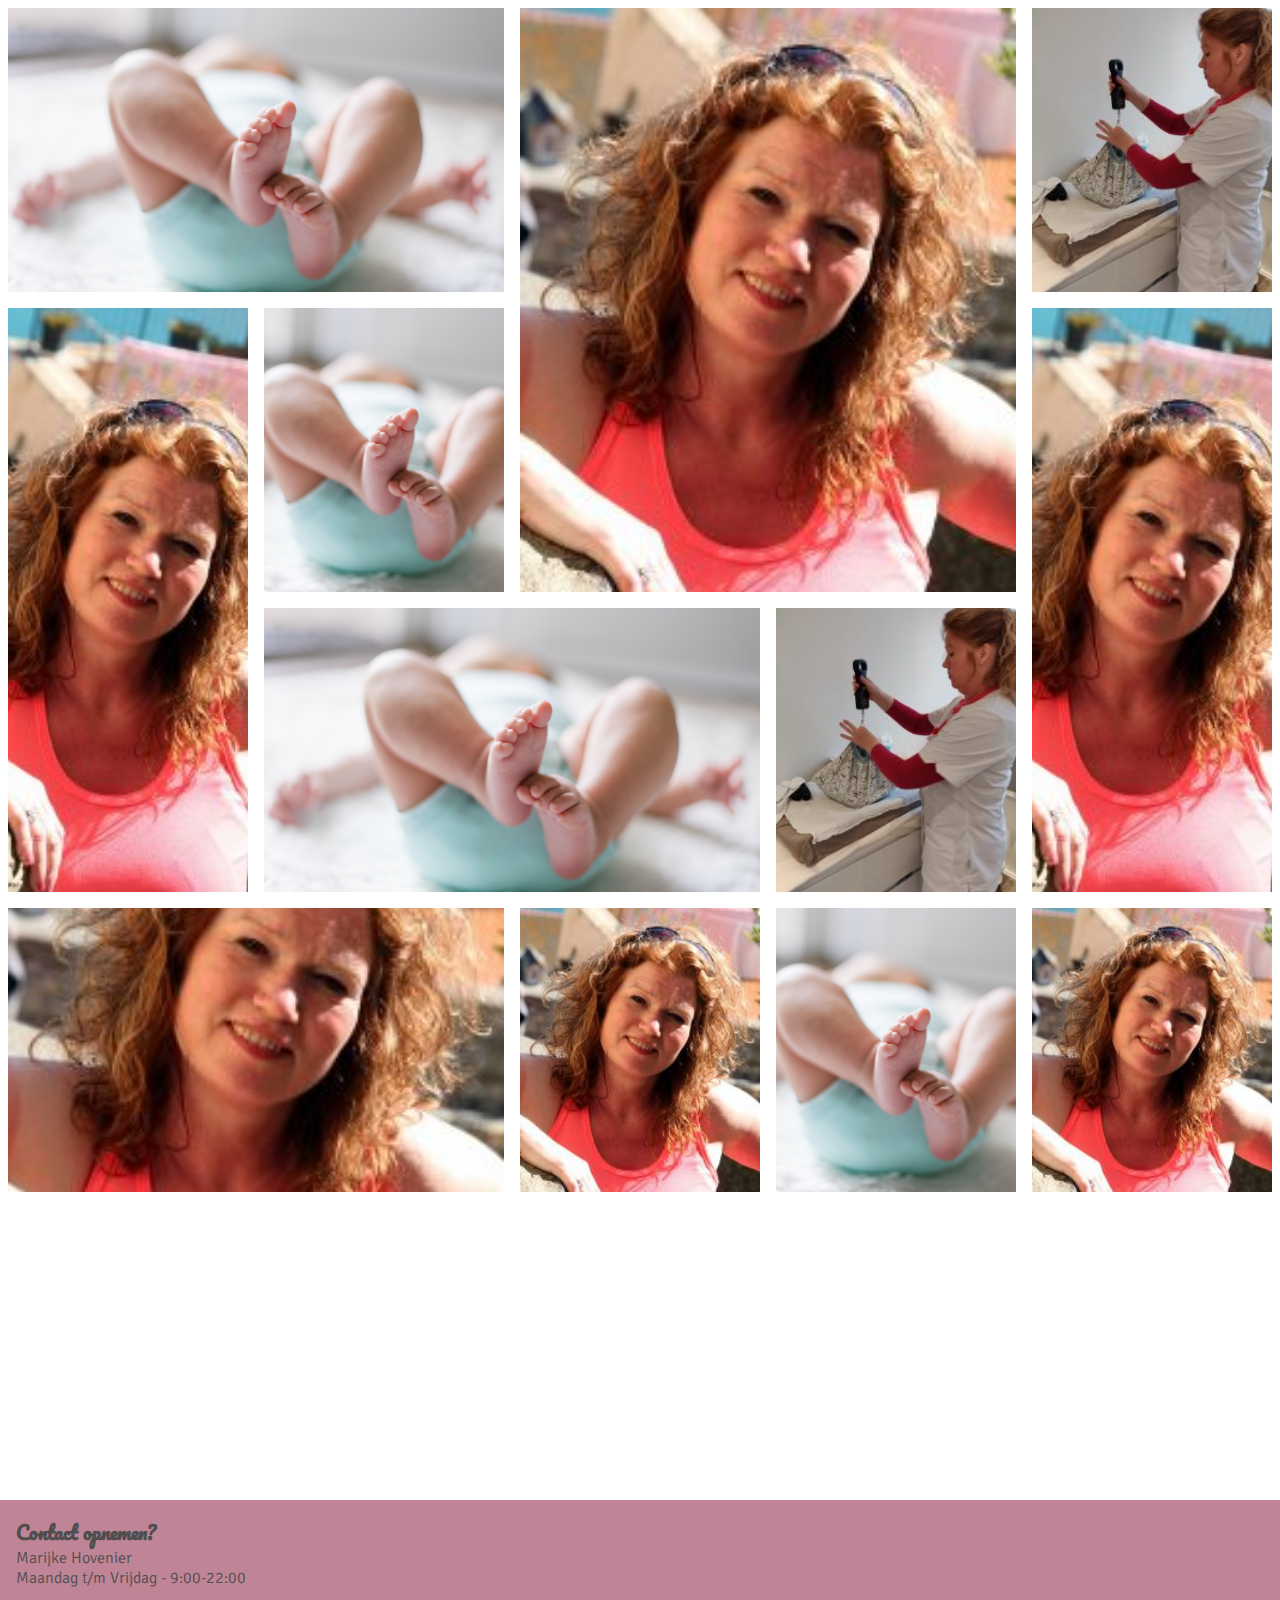
==== gallery.html @ 6d02061c "16-02-2023" ====
<!DOCTYPE html>
<html lang="en">

<head>
    <meta charset="UTF-8">
    <meta http-equiv="X-UA-Compatible" content="IE=edge">
    <meta name="viewport" content="width=device-width, initial-scale=1.0">
    <meta name="author" content="Marijke Hovenier">
    <meta name="keywords" content="Marijke Hovenier, Kraamverzorgster, ZZP Kraamverzorgster">
    <meta name="description" content="Portfolio website van Marijke Hovenier | Kraamverzorgster">

    <link rel="stylesheet" href="./css/style.css">
    <link rel="icon" type="image/x-icon" href="./images/favi.png">
    <link href="https://fonts.googleapis.com/css2?family=Pacifico&family=Signika:wght@300;400;500&display=swap" rel="stylesheet">

    <title>Marijke Hovenier Portfolio | Kraamverzorgster</title>
</head>

<body>
    <header></header>
    <main>

        <section id="gallery-all">
            <div class="gallery-photo">
                <img src="./img/background.jpg" alt="">
            </div> 
            <div class="gallery-photo">
                <img src="./img/marijke-1.jpg" alt="">
            </div> 
            <div class="gallery-photo">
                <img src="./img/marijke-2.jpg" alt="">
            </div> 
            <div class="gallery-photo">
                <img src="./img/marijke-1.jpg" alt="">
            </div> 
            <div class="gallery-photo">
                <img src="./img/background.jpg" alt="">
            </div> 
            <div class="gallery-photo">
                <img src="./img/marijke-1.jpg" alt="">
            </div> 
            <div class="gallery-photo">
                <img src="./img/background.jpg" alt="">
            </div> 
            <div class="gallery-photo">
                <img src="./img/marijke-1.jpg" alt="">
            </div> 
            <div class="gallery-photo">
                <img src="./img/marijke-2.jpg" alt="">
            </div> 
            <div class="gallery-photo">
                <img src="./img/marijke-1.jpg" alt="">
            </div> 
            <div class="gallery-photo">
                <img src="./img/background.jpg" alt="">
            </div> 
            <div class="gallery-photo">
                <img src="./img/marijke-1.jpg" alt="">
            </div>         
        </section>

    </main>

    <footer>
        <h3>Contact opnemen?</h3>
        <a href="#">Marijke Hovenier</a>
        <p>Maandag t/m Vrijdag - 9:00-22:00</p>
    </footer>
    
</body>

</html>
---- css/style.css ----
* {
    border: none;
    margin: 0;
    padding: 0;
    box-sizing: border-box;
}

:root {
    --white: #FFFFFF;
    --lightblue: #B0D0D3;
    --orange: #F7AF9D;
    --pinkpurple: #C08497;
    --pink: #FFCAD4;
    --text-color: #4e4e4e;
}

body {
    overflow-x: hidden;
    background-color: var(--brown-color);
    max-width: 100%;
}

html {
    scroll-behavior: smooth;
    max-width: 100%;
    overflow-x: hidden;
}



/* -- Fonts -- */



h1 {
    font-family: 'Pacifico', cursive;
    font-size: 4rem;
    color: var(--pink);
}

h2 {
    font-family: 'Pacifico', cursive; 
    font-size: 3rem;
    color: var(--text-color);
}

h3 {
    font-family: 'Pacifico', cursive; 
    color: var(--text-color);
}

p {
    font-family: 'Signika', sans-serif;
    color: var(--darkbrown);
    font-weight: 300;
    color: var(--text-color);
}

a {
    font-family: 'Signika', sans-serif;
    text-decoration: none;
    font-weight: 300;
    color: var(--text-color);
}



/* -- Buttons -- */



a.button-main {
    font-weight: 500;
    background-color: var(--lightblue);
    padding: 0.75rem 1.5rem;
    border-radius: 20px;
    color: var(--white);

    transition: all ease 0.3s;
}

.button-main:hover {
    background-color: var(--lightblue);
}



/* -- Landing -- */

nav {
    top: 0;
    width: 100vw;
    position: fixed;

    z-index: 1;
}

ul {
    display: flex;
    flex-direction: row;
    justify-content: flex-end;
    padding: 1.5rem;
}

li {
    list-style: none;
    padding-right: 3rem;
}


/* -- Landing -- */



#landing {
    width: 100vw;
    height: 100vh;
    position: relative;

    display: flex;
    align-items: center;
    justify-content: center;
    background-color: rgba(255, 255, 255, 0.85);
}

#landing .landing-background {
    width: 100vw;
    height: 100vh;

    position: absolute;

    background-image: url(../img/background.jpg);
    background-position: center center;
    background-size: cover;

    z-index: -1;
    -webkit-animation: background-moving 30s ease-in-out infinite;
    animation: background-moving 30s ease-in-out infinite;
}

@-webkit-keyframes background-moving {
    0% {
        transform: scale(1.0);
    }

    50% {
        transform: scale(1.1);
    }

    100% {
        transform: scale(1.0);
    }
}

#landing .profile {
    margin-bottom: 2rem; 
}

#landing .profile img {
    transition: all ease 0.3s;
}

#landing .profile img:hover {
    transform: translateY(-5px); 
}

#landing .profile-text div {
    margin-top: 2rem;
}

#landing .landing-content img {
    width: 250px;
    height: 250px;

    display: block;
    margin: auto;
    
    object-fit: cover;
    border: var(--white) solid 10px;
    border-radius: 50%;
    /* border-radius: 53% 47% 64% 36% / 46% 62% 38% 54% ; */
}

#landing .landing-content .author {
    font-size: 1.5rem;
    font-weight: 500;
}

#landing h1 {
    text-shadow: 3px 3px 1px rgba(192, 132, 151, 1);
}

#landing .landing-content {
    text-align: center;
}

#landing .landing-content p {
    display: inline-block;
    margin-top: 0.5rem;
    font-style: italic;
    font-size: 1.2rem;
    padding: 0.2rem 0rem;
}

#landing p.footer-text {
    position: absolute;
    left: 0;
    bottom: 0;
    margin: 1rem;
    font-style: italic;
}

#landing .landing-gradient {
    width: 100vw;
    height: 5rem;

    position: absolute;
    bottom: 0;
    background-image: linear-gradient(rgba(255, 255, 255, 0), rgba(255, 255, 255, 1));
}



/* -- Gallery -- */



#gallery {
    width: 100vw;
    height: 100vh;
    position: relative;

    padding: 1rem;
    background-color: var(--white);
}

#gallery-all .gallery-photo {
    height: auto;
    margin: 0.5rem;
}

#gallery-all .gallery-photo img {
    width: 100%;
    height: 100%;
    object-fit: cover;
}



/* -- Experience -- */



#experience {
    width: 100vw;
    height: 100vh;
    position: relative;
    
    padding: 1rem;
    background-color: var(--lightblue);
}



/* -- About me -- */



#about-me {
    width: 100vw;
    height: 100vh;
    position: relative;
    
    padding: 1rem;
    background-color: var(--lightblue);
}


/* -- Footer -- */



footer {
    background-color: var(--pinkpurple);
    padding: 1rem;
}







@media (min-width: 640px) {
    #gallery-all {
        display: grid;
        grid-template-columns: repeat(2, 1fr);
        grid-template-rows: repeat(5, 300px);
        grid-auto-flow: row dense;
    }

    #gallery-all .gallery-photo:first-child {
        grid-row: span 1;
    }

    #gallery-all .gallery-photo:nth-child(2) {
        grid-column: span 2 / 3;
        grid-row: span 2;
    }

    #gallery-all .gallery-photo:nth-child(4), 
    #gallery-all .gallery-photo:nth-child(6), 
    #gallery-all .gallery-photo:nth-child(8) {
        grid-row: span 2;
    }
}

@media (min-width: 960px) {
    #gallery-all {
        grid-template-columns: repeat(5, 1fr);
        grid-template-rows: repeat(3, auto-flow);
    }

    #gallery-all .gallery-photo:nth-child(2) {
        grid-column: span 2;
        grid-row: span 2;
    }

    #gallery-all .gallery-photo:first-child,
    #gallery-all .gallery-photo:nth-child(7),
    #gallery-all .gallery-photo:nth-child(8) {
        grid-column: span 2;
        grid-row: span 1;
    }

}
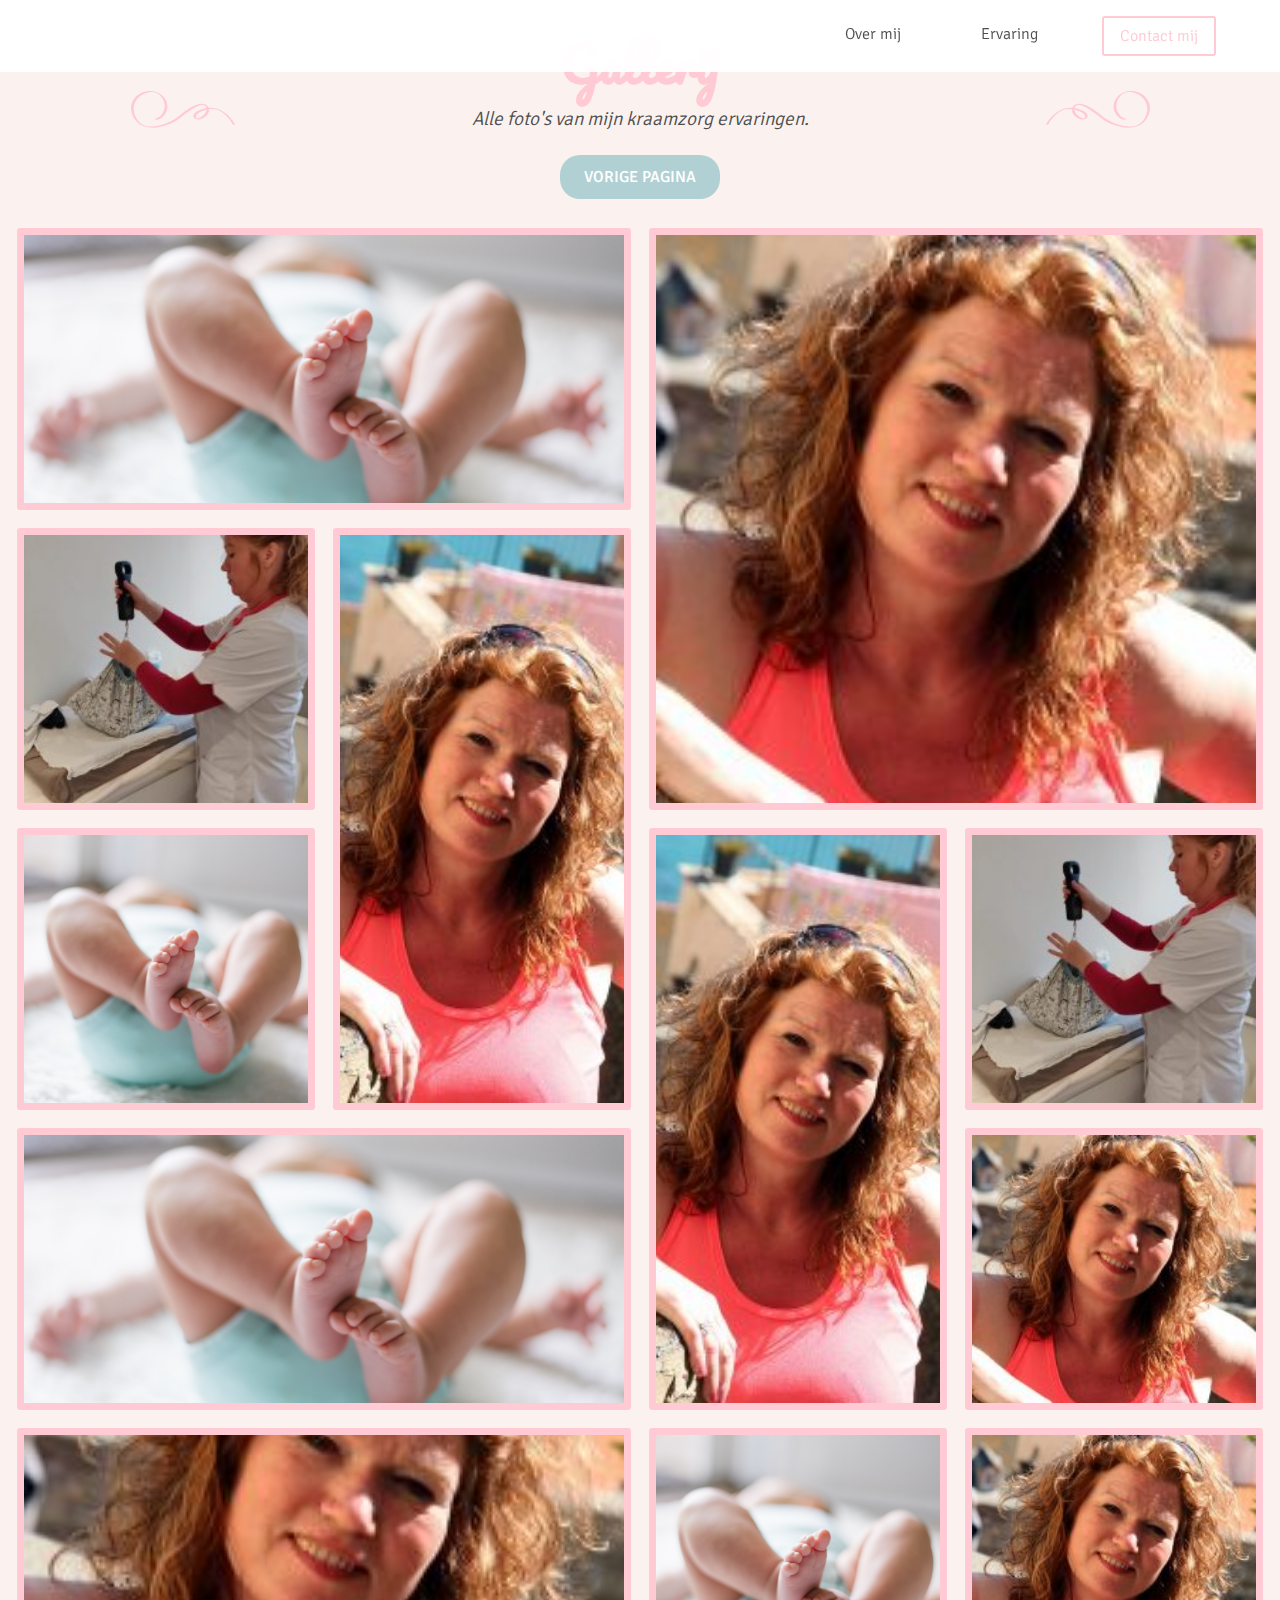
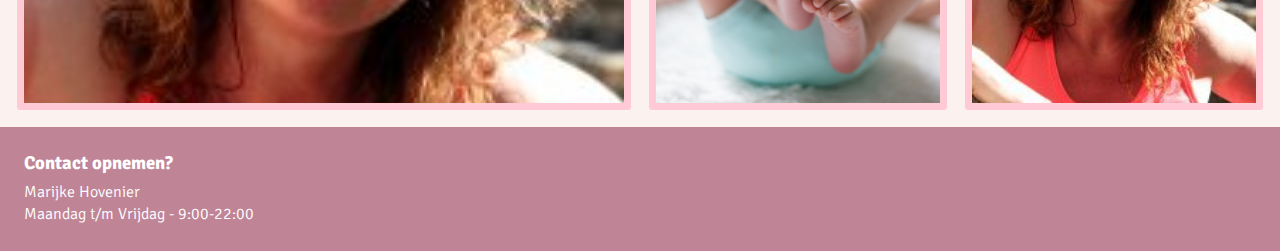
==== commit 0200579e: "19-02-2023" ====
--- a/gallery.html
+++ b/gallery.html
@@ -17,46 +17,83 @@
 </head>
 
 <body>
-    <header></header>
+    <header>
+        <nav class="relative">
+            <ul>
+                <li><a href="#about-me">Over mij</a></li>
+                <li><a href="#experience">Ervaring</a></li>
+                <li><a href="#contact">Contact mij</a></li>
+            </ul>
+        </nav>
+    </header>
     <main>
 
-        <section id="gallery-all">
-            <div class="gallery-photo">
-                <img src="./img/background.jpg" alt="">
-            </div> 
-            <div class="gallery-photo">
-                <img src="./img/marijke-1.jpg" alt="">
-            </div> 
-            <div class="gallery-photo">
-                <img src="./img/marijke-2.jpg" alt="">
-            </div> 
-            <div class="gallery-photo">
-                <img src="./img/marijke-1.jpg" alt="">
-            </div> 
-            <div class="gallery-photo">
-                <img src="./img/background.jpg" alt="">
-            </div> 
-            <div class="gallery-photo">
-                <img src="./img/marijke-1.jpg" alt="">
-            </div> 
-            <div class="gallery-photo">
-                <img src="./img/background.jpg" alt="">
-            </div> 
-            <div class="gallery-photo">
-                <img src="./img/marijke-1.jpg" alt="">
-            </div> 
-            <div class="gallery-photo">
-                <img src="./img/marijke-2.jpg" alt="">
-            </div> 
-            <div class="gallery-photo">
-                <img src="./img/marijke-1.jpg" alt="">
-            </div> 
-            <div class="gallery-photo">
-                <img src="./img/background.jpg" alt="">
-            </div> 
-            <div class="gallery-photo">
-                <img src="./img/marijke-1.jpg" alt="">
-            </div>         
+        <section id="gallery">
+            <div class="flex">
+                <svg viewBox="0 0 113.03 39.89">
+                    <defs>
+                    <style>
+                        .cls-1 {
+                        fill: #ffcad4;
+                        }
+                    </style>
+                    </defs>
+                    <path class="cls-1" d="m2.89,35.99c1.74-3.54,4.34-6.8,7.16-9.52,2.48-2.4,5.36-4.49,8.59-5.74,3.85-1.5,8.02-1.56,12.02-.63,2.72.64,5.37,1.68,7.81,3.04,1.77.98,4.37,2.93,3.89,5.29-.13.62-.71,1.32-.96,1.36-1.3.22-2.92-.57-4-1.18-2.47-1.38-4.83-3.54-5.89-6.22-.73-1.86-.78-4.05.44-5.72,1.39-1.89,3.54-1.78,5.63-1.22,6.15,1.63,11.68,5.81,16.69,9.56,3.76,2.81,7.4,5.99,11.5,8.28,2.46,1.37,5.06,2.5,7.7,3.47,7.37,2.71,15.62,4.22,23.35,2.2,4.07-1.06,7.88-3.15,10.67-6.34,3.01-3.44,5.03-7.93,5.46-12.49.74-7.96-4.39-14.92-11.46-18.11s-15.64-2.82-21.63,2.1c-4.18,3.43-7.05,9.02-6.37,14.48.55,4.37,3.26,8.53,6.93,10.95,1.32.87,2.82,1.53,4.41,1.61.63.03,1.55-.14,2.05-.55.39-.32.45-.61-.17-.65-3.83-.2-7.31-4.33-8.87-7.46-2.73-5.45-1.51-11.48,2.24-16.12,2.43-3.01,5.58-4.93,9.47-5.17s7.65.83,10.94,2.67c7.37,4.13,11.29,12.24,8.88,20.51-1.31,4.49-3.98,8.82-7.91,11.46-3.26,2.18-7.11,2.91-10.98,2.83-7.16-.15-14.41-2.47-20.76-5.73-3.54-1.81-6.66-4.33-9.81-6.73-5.2-3.95-10.47-8.04-16.51-10.65-4.23-1.83-10.19-2.89-13.77.92-3.38,3.6-.66,8.61,2.47,11.29,2.14,1.84,4.87,3.33,7.77,3.19,1.81-.09,4.28-.73,5.14-2.52s-.53-3.83-1.9-5c-2.11-1.82-5.02-2.94-7.64-3.8-8.3-2.75-17.33-1.18-24.38,3.92-4.36,3.15-8.01,7.4-10.64,12.08-.15.27-.3.54-.44.82-.24.48,1,.32,1.16.29.49-.08,1.45-.29,1.7-.8h0Z"></path>
+                </svg>
+                <div>
+                    <h1>Gallerij</h1>
+                    <p>Alle foto's van mijn kraamzorg ervaringen.</p>
+                    <a href="index.html" class="button-main">Vorige pagina</a>
+                </div>
+                <svg viewBox="0 0 113.03 39.89">
+                    <defs>
+                    <style>
+                        .cls-1 {
+                        fill: #ffcad4;
+                        }
+                    </style>
+                    </defs>
+                    <path class="cls-1" d="m2.89,35.99c1.74-3.54,4.34-6.8,7.16-9.52,2.48-2.4,5.36-4.49,8.59-5.74,3.85-1.5,8.02-1.56,12.02-.63,2.72.64,5.37,1.68,7.81,3.04,1.77.98,4.37,2.93,3.89,5.29-.13.62-.71,1.32-.96,1.36-1.3.22-2.92-.57-4-1.18-2.47-1.38-4.83-3.54-5.89-6.22-.73-1.86-.78-4.05.44-5.72,1.39-1.89,3.54-1.78,5.63-1.22,6.15,1.63,11.68,5.81,16.69,9.56,3.76,2.81,7.4,5.99,11.5,8.28,2.46,1.37,5.06,2.5,7.7,3.47,7.37,2.71,15.62,4.22,23.35,2.2,4.07-1.06,7.88-3.15,10.67-6.34,3.01-3.44,5.03-7.93,5.46-12.49.74-7.96-4.39-14.92-11.46-18.11s-15.64-2.82-21.63,2.1c-4.18,3.43-7.05,9.02-6.37,14.48.55,4.37,3.26,8.53,6.93,10.95,1.32.87,2.82,1.53,4.41,1.61.63.03,1.55-.14,2.05-.55.39-.32.45-.61-.17-.65-3.83-.2-7.31-4.33-8.87-7.46-2.73-5.45-1.51-11.48,2.24-16.12,2.43-3.01,5.58-4.93,9.47-5.17s7.65.83,10.94,2.67c7.37,4.13,11.29,12.24,8.88,20.51-1.31,4.49-3.98,8.82-7.91,11.46-3.26,2.18-7.11,2.91-10.98,2.83-7.16-.15-14.41-2.47-20.76-5.73-3.54-1.81-6.66-4.33-9.81-6.73-5.2-3.95-10.47-8.04-16.51-10.65-4.23-1.83-10.19-2.89-13.77.92-3.38,3.6-.66,8.61,2.47,11.29,2.14,1.84,4.87,3.33,7.77,3.19,1.81-.09,4.28-.73,5.14-2.52s-.53-3.83-1.9-5c-2.11-1.82-5.02-2.94-7.64-3.8-8.3-2.75-17.33-1.18-24.38,3.92-4.36,3.15-8.01,7.4-10.64,12.08-.15.27-.3.54-.44.82-.24.48,1,.32,1.16.29.49-.08,1.45-.29,1.7-.8h0Z"></path>
+                </svg>
+            </div>
+            <article>
+                <div class="gallery-photo">
+                    <img src="./img/background.jpg" alt="">
+                </div> 
+                <div class="gallery-photo">
+                    <img src="./img/marijke-1.jpg" alt="">
+                </div> 
+                <div class="gallery-photo">
+                    <img src="./img/marijke-2.jpg" alt="">
+                </div> 
+                <div class="gallery-photo">
+                    <img src="./img/marijke-1.jpg" alt="">
+                </div> 
+                <div class="gallery-photo">
+                    <img src="./img/background.jpg" alt="">
+                </div> 
+                <div class="gallery-photo">
+                    <img src="./img/marijke-1.jpg" alt="">
+                </div> 
+                <div class="gallery-photo">
+                    <img src="./img/background.jpg" alt="">
+                </div> 
+                <div class="gallery-photo">
+                    <img src="./img/marijke-1.jpg" alt="">
+                </div> 
+                <div class="gallery-photo">
+                    <img src="./img/marijke-2.jpg" alt="">
+                </div> 
+                <div class="gallery-photo">
+                    <img src="./img/marijke-1.jpg" alt="">
+                </div> 
+                <div class="gallery-photo">
+                    <img src="./img/background.jpg" alt="">
+                </div> 
+                <div class="gallery-photo">
+                    <img src="./img/marijke-1.jpg" alt="">
+                </div>    
+            </article>     
         </section>
 
     </main>
--- a/css/style.css
+++ b/css/style.css
@@ -11,6 +11,7 @@
     --orange: #F7AF9D;
     --pinkpurple: #C08497;
     --pink: #FFCAD4;
+    --pinklight: #FBF2F0;
     --text-color: #4e4e4e;
 }
 
@@ -34,8 +35,9 @@
 
 h1 {
     font-family: 'Pacifico', cursive;
-    font-size: 4rem;
+    font-size: 2rem;
     color: var(--pink);
+    line-height: 1;
 }
 
 h2 {
@@ -45,14 +47,14 @@
 }
 
 h3 {
-    font-family: 'Pacifico', cursive; 
+    font-family: 'Signika', sans-serif; 
     color: var(--text-color);
 }
 
 p {
     font-family: 'Signika', sans-serif;
-    color: var(--darkbrown);
     font-weight: 300;
+    line-height: 1.6;
     color: var(--text-color);
 }
 
@@ -70,17 +72,21 @@
 
 
 a.button-main {
+    color: var(--white);
+    background-color: var(--lightblue);
+    text-transform: uppercase;
     font-weight: 500;
-    background-color: var(--lightblue);
+
     padding: 0.75rem 1.5rem;
     border-radius: 20px;
-    color: var(--white);
 
     transition: all ease 0.3s;
 }
 
-.button-main:hover {
-    background-color: var(--lightblue);
+a.button-main:hover {
+    background-color: var(--pink);
+    -webkit-transform: translateY(-5px);
+	transform: translateY(-5px);
 }
 
 
@@ -91,21 +97,41 @@
     top: 0;
     width: 100vw;
     position: fixed;
-
-    z-index: 1;
-}
-
-ul {
+    background-color: rgba(255, 255, 255, 0.95);
+
+    z-index: 2;
+}
+
+nav .relative {
+    position: relative;
+}
+
+nav ul {
     display: flex;
     flex-direction: row;
-    justify-content: flex-end;
-    padding: 1.5rem;
-}
-
-li {
+    justify-content: space-between;
+    margin: 1rem;
+}
+
+nav li {
     list-style: none;
-    padding-right: 3rem;
-}
+    padding: 0.5rem 1rem;
+    margin-right: 1rem;
+}
+
+nav li a:hover {
+    border-bottom: var(--pink) solid 2px;
+}
+
+nav li:last-child {
+    border: var(--pink) solid 2px;
+    border-radius: 3px;
+}
+
+nav li:last-child a {
+    color: var(--pink);
+}
+
 
 
 /* -- Landing -- */
@@ -118,96 +144,73 @@
     position: relative;
 
     display: flex;
+    flex-direction: column;
+    flex-wrap: wrap;
+    background-color: var(--pinklight);
+}
+
+#landing .landing-content-left {
+    width: 100vw;
+    height: 50%;
+    padding: 1rem;
+    position: relative;
+    z-index: 1;
+    text-align: center;
+}
+
+#landing .landing-content-left .text {
+    display: none;
+}
+
+#landing .landing-content-left .quote {
+    margin-top: 1rem;
+}
+
+#landing .landing-content-left-center {
+    margin: auto;
+    position: absolute;
+    top: 50%;
+    transform: translateY(-50%);
+}
+
+#landing .landing-content-right {
+    width: 100vw;
+    height: 50%;
+    padding: 1rem;
+
+    display: flex;
+    justify-content: center;
+    flex-direction: column;
     align-items: center;
-    justify-content: center;
-    background-color: rgba(255, 255, 255, 0.85);
-}
-
-#landing .landing-background {
-    width: 100vw;
-    height: 100vh;
-
-    position: absolute;
-
-    background-image: url(../img/background.jpg);
-    background-position: center center;
-    background-size: cover;
-
-    z-index: -1;
-    -webkit-animation: background-moving 30s ease-in-out infinite;
-    animation: background-moving 30s ease-in-out infinite;
-}
-
-@-webkit-keyframes background-moving {
-    0% {
-        transform: scale(1.0);
-    }
-
-    50% {
-        transform: scale(1.1);
-    }
-
-    100% {
-        transform: scale(1.0);
-    }
-}
-
-#landing .profile {
-    margin-bottom: 2rem; 
-}
-
-#landing .profile img {
-    transition: all ease 0.3s;
-}
-
-#landing .profile img:hover {
-    transform: translateY(-5px); 
-}
-
-#landing .profile-text div {
-    margin-top: 2rem;
-}
-
-#landing .landing-content img {
-    width: 250px;
-    height: 250px;
-
+    z-index: 1;
+}
+
+#landing .landing-content-right img {
+    width: 100vw;
+    height: 300px;
+    border: var(--white) solid 10px;
+    border-radius: 10px;
+    object-fit: cover;
+}
+
+#landing .landing-content-right .button-main {
+    display: inherit;
+    margin-top: -2rem;
+}
+
+.contact {
+    background-color: var(--white);
+    padding: 1rem;
+    border-radius: 3px;
+}
+
+.contact a {
     display: block;
-    margin: auto;
-    
-    object-fit: cover;
-    border: var(--white) solid 10px;
-    border-radius: 50%;
-    /* border-radius: 53% 47% 64% 36% / 46% 62% 38% 54% ; */
-}
-
-#landing .landing-content .author {
-    font-size: 1.5rem;
     font-weight: 500;
 }
 
-#landing h1 {
-    text-shadow: 3px 3px 1px rgba(192, 132, 151, 1);
-}
-
-#landing .landing-content {
-    text-align: center;
-}
-
-#landing .landing-content p {
-    display: inline-block;
-    margin-top: 0.5rem;
-    font-style: italic;
-    font-size: 1.2rem;
-    padding: 0.2rem 0rem;
-}
-
-#landing p.footer-text {
-    position: absolute;
-    left: 0;
-    bottom: 0;
-    margin: 1rem;
-    font-style: italic;
+.contact a:nth-child(2) {
+    color: var(--pinkpurple);
 }
 
 #landing .landing-gradient {
@@ -216,7 +219,11 @@
 
     position: absolute;
     bottom: 0;
-    background-image: linear-gradient(rgba(255, 255, 255, 0), rgba(255, 255, 255, 1));
+    background-image: linear-gradient(rgba(255, 255, 255, 0), rgba(255, 202, 212, 1));
+}
+
+#landing h3 {
+    font-size: 1.5rem;
 }
 
 
@@ -226,20 +233,55 @@
 
 
 #gallery {
-    width: 100vw;
-    height: 100vh;
-    position: relative;
-
-    padding: 1rem;
-    background-color: var(--white);
-}
-
-#gallery-all .gallery-photo {
+    background-color: var(--pinklight);
+} 
+
+#gallery .flex {
+    display: flex;
+    justify-content: space-around;
+    padding: 1rem;
+}
+
+#gallery .flex div {
+    text-align: center;
+    margin-bottom: 1rem;
+}
+
+#gallery .flex div p {
+    margin-bottom: 1rem;
+}
+
+#gallery div svg {
+    width: 120px;
+    padding: 0.5rem;
+}
+
+#gallery div svg:first-child {
+    -webkit-transform: scaleX(-1);
+    transform: scaleX(-1);
+}
+
+#gallery h1 {
+    font-size: 3rem;
+    text-align: center;
+    padding: 1.5rem 1rem 0rem 1rem;
+}
+
+#gallery p {
+    font-size: 1.2rem;
+    text-align: center;
+    padding: 1rem;
+    font-style: italic;
+}
+
+#gallery article .gallery-photo {
     height: auto;
-    margin: 0.5rem;
-}
-
-#gallery-all .gallery-photo img {
+    margin: 0.55rem;
+    border: var(--pink) solid 7px;
+    border-radius: 3px;
+}
+
+#gallery article .gallery-photo img {
     width: 100%;
     height: 100%;
     object-fit: cover;
@@ -257,7 +299,7 @@
     position: relative;
     
     padding: 1rem;
-    background-color: var(--lightblue);
+    background-color: var(--white);
 }
 
 
@@ -272,8 +314,62 @@
     position: relative;
     
     padding: 1rem;
-    background-color: var(--lightblue);
-}
+    background-color: var(--pink);
+
+    display: flex;
+    justify-content: center;
+    align-items: center;
+    flex-wrap: wrap;
+}
+
+#about-me .flex {
+    display: flex;
+    justify-content: space-between;
+    flex-direction: row;
+}
+
+#about-me h2 {
+    text-align: center;
+    flex-basis: 100%;
+} 
+
+#about-me img {
+    width: 300px;
+    border-radius: 3px;
+    border: var(--white) solid 10px;
+}
+
+#about-me .content-left {
+    margin: 0.7rem;
+}
+
+#about-me .content-right {
+    margin: 0.7rem;
+}
+
+#about-me .content-right p {
+    max-width: 40rem;
+    padding: 1.5rem;
+    color: var(--text-color);
+    border-radius: 3px;
+
+}
+
+#about-me .contact {
+    margin-top: 1rem;
+    margin-left: -4rem;
+    background-color: var(--white);    
+    display: inline-block;
+    padding-right: 3rem;
+}
+
+#about-me .content-right .contact p {
+    padding: 0rem;
+    color: var(--text-color);
+    background-color: inherit;
+}
+
+
 
 
 /* -- Footer -- */
@@ -282,7 +378,15 @@
 
 footer {
     background-color: var(--pinkpurple);
-    padding: 1rem;
+    padding: 1.5rem;
+}
+
+footer h3, footer p, footer a {
+    color: var(--white);
+}
+
+footer h3 {
+    margin-bottom: 0.5rem;
 }
 
 
@@ -292,43 +396,81 @@
 
 
 @media (min-width: 640px) {
-    #gallery-all {
+
+    nav ul {
+        justify-content: flex-end;
+    }
+
+    nav li {
+        margin-right: 3rem;
+    }
+
+    #about-me {
+        flex: wrap;
+    }
+
+    #about-me .content-left {
+    }
+    
+    #about-me .content-right {
+    }
+    
+
+    #landing .landing-content-left .text {
+        display: inherit;
+    }
+
+    #gallery article {
         display: grid;
         grid-template-columns: repeat(2, 1fr);
         grid-template-rows: repeat(5, 300px);
         grid-auto-flow: row dense;
-    }
-
-    #gallery-all .gallery-photo:first-child {
+        padding: 0rem 0.5rem 0.5rem 0.5rem;
+    }
+
+    #gallery article .gallery-photo:first-child {
         grid-row: span 1;
     }
 
-    #gallery-all .gallery-photo:nth-child(2) {
+    #gallery article .gallery-photo:nth-child(2) {
         grid-column: span 2 / 3;
         grid-row: span 2;
     }
 
-    #gallery-all .gallery-photo:nth-child(4), 
-    #gallery-all .gallery-photo:nth-child(6), 
-    #gallery-all .gallery-photo:nth-child(8) {
+    #gallery article .gallery-photo:nth-child(4), 
+    #gallery article .gallery-photo:nth-child(6), 
+    #gallery article .gallery-photo:nth-child(8) {
         grid-row: span 2;
     }
 }
 
 @media (min-width: 960px) {
-    #gallery-all {
-        grid-template-columns: repeat(5, 1fr);
+
+    #landing .landing-content-left {
+        width: 50%;
+        height: 100vh;
+    }
+    
+    #landing .landing-content-right {
+        width: 50%;
+        height: 100vh;
+    }
+
+
+
+    #gallery article {
+        grid-template-columns: repeat(4, 1fr);
         grid-template-rows: repeat(3, auto-flow);
     }
 
-    #gallery-all .gallery-photo:nth-child(2) {
+    #gallery article .gallery-photo:nth-child(2) {
         grid-column: span 2;
         grid-row: span 2;
     }
 
-    #gallery-all .gallery-photo:first-child,
-    #gallery-all .gallery-photo:nth-child(7),
-    #gallery-all .gallery-photo:nth-child(8) {
+    #gallery article .gallery-photo:first-child,
+    #gallery article .gallery-photo:nth-child(7),
+    #gallery article .gallery-photo:nth-child(8) {
         grid-column: span 2;
         grid-row: span 1;
     }
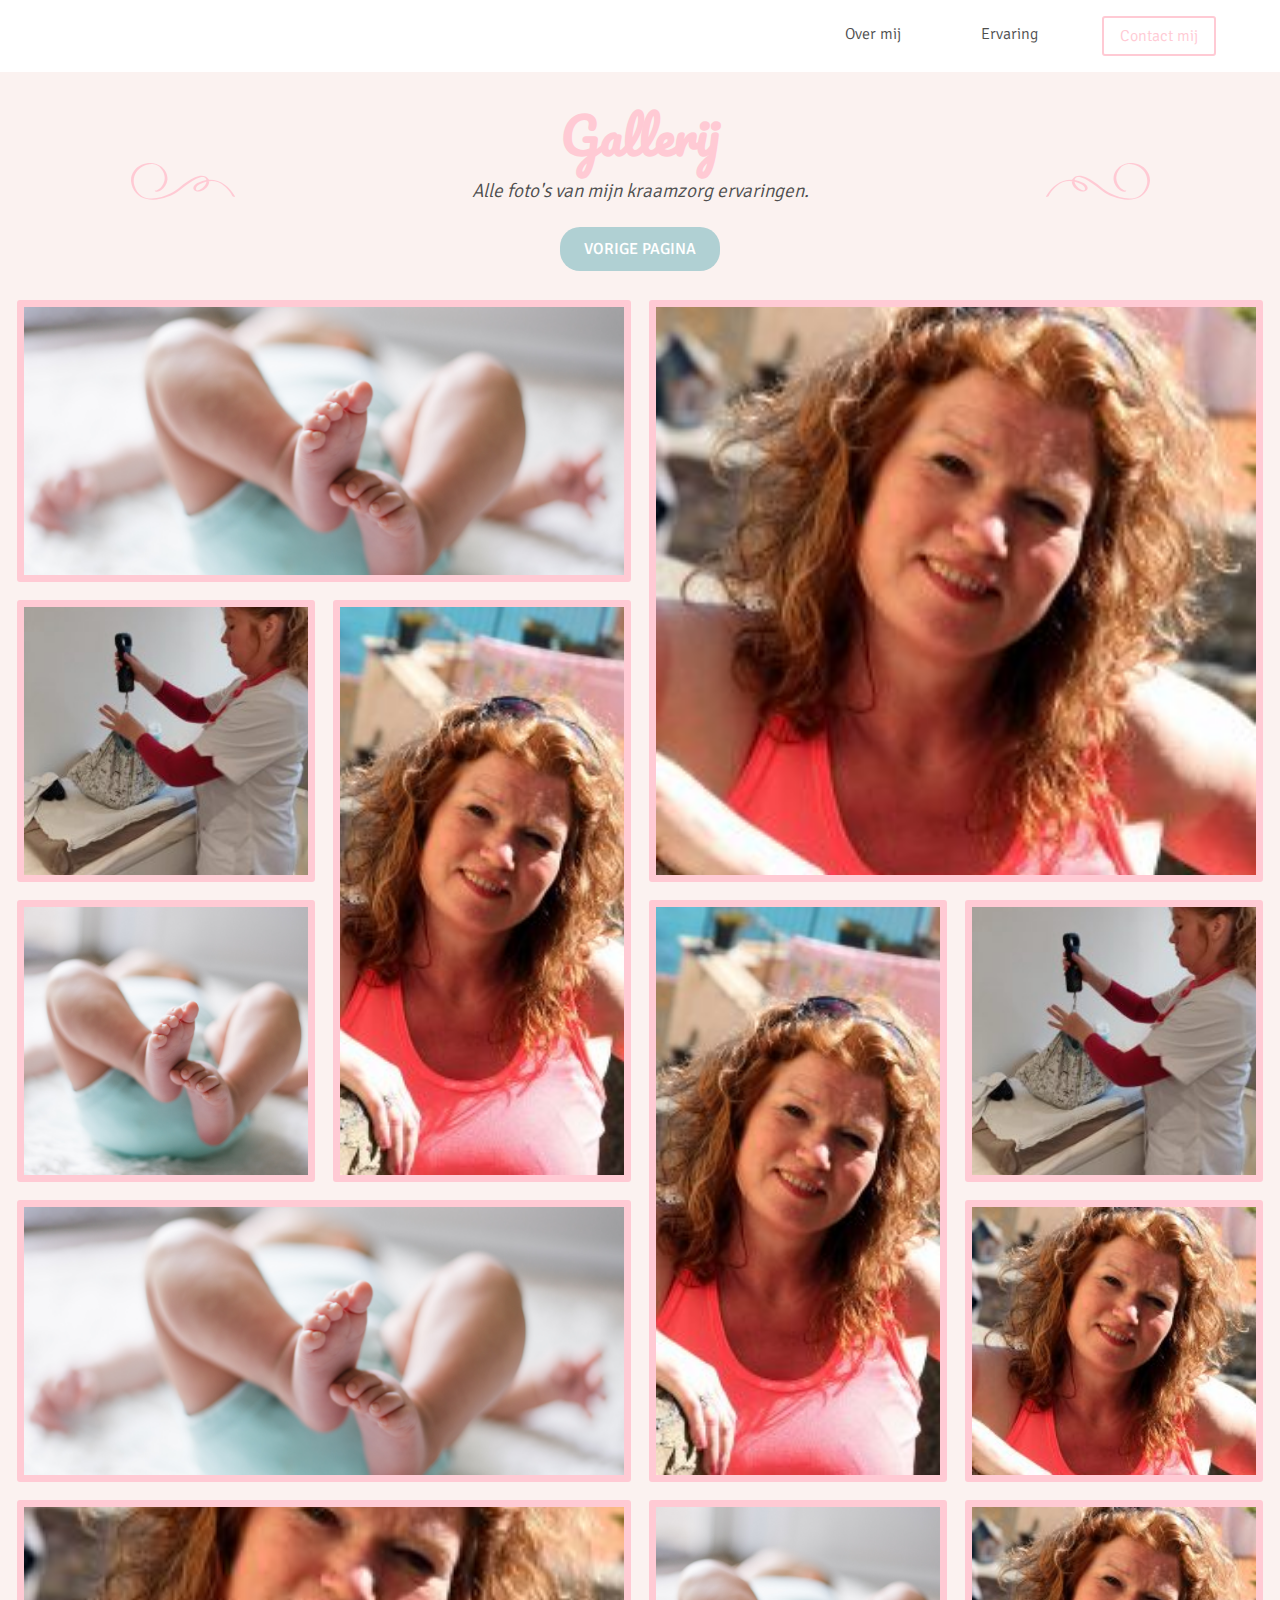
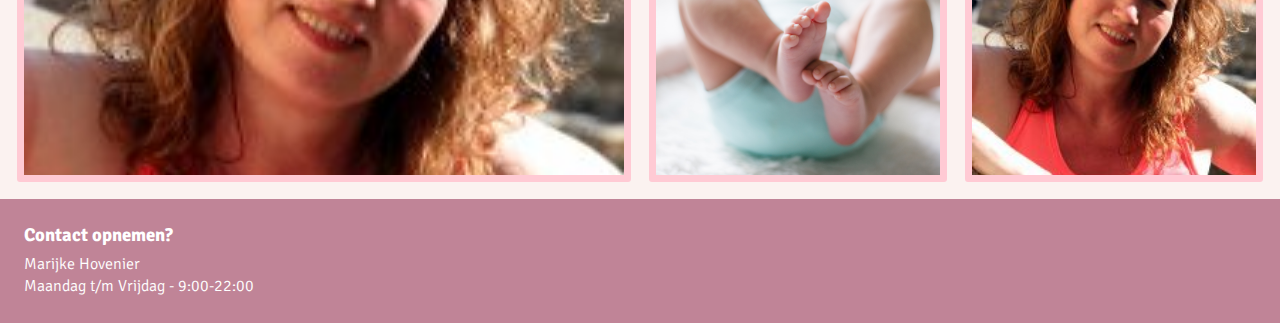
==== commit c00beb4d: "22-02-2023" ====
--- a/gallery.html
+++ b/gallery.html
@@ -10,7 +10,7 @@
     <meta name="description" content="Portfolio website van Marijke Hovenier | Kraamverzorgster">
 
     <link rel="stylesheet" href="./css/style.css">
-    <link rel="icon" type="image/x-icon" href="./images/favi.png">
+    <link rel="icon" type="image/x-icon" href="./img/favi.png">
     <link href="https://fonts.googleapis.com/css2?family=Pacifico&family=Signika:wght@300;400;500&display=swap" rel="stylesheet">
 
     <title>Marijke Hovenier Portfolio | Kraamverzorgster</title>
--- a/css/style.css
+++ b/css/style.css
@@ -1,3 +1,5 @@
+/* @use postcss-preset-env */
+
 * {
     border: none;
     margin: 0;
@@ -91,18 +93,20 @@
 
 
 
-/* -- Landing -- */
+/* -- Nav -- */
 
 nav {
     top: 0;
     width: 100vw;
+    background-color: rgba(255, 255, 255, 0.95);
+    z-index: 2;
+}
+
+nav.fixed {
     position: fixed;
-    background-color: rgba(255, 255, 255, 0.95);
-
-    z-index: 2;
-}
-
-nav .relative {
+}
+
+nav.relative {
     position: relative;
 }
 
@@ -149,68 +153,101 @@
     background-color: var(--pinklight);
 }
 
-#landing .landing-content-left {
-    width: 100vw;
-    height: 50%;
+#landing .landing-content {
+    width: 100vw;
+    height: 100vh;
+
+    display: flex;
+    flex-direction: column;
+    justify-content: center;
+    flex-wrap: wrap;
+    text-align: center;
+    
     padding: 1rem;
-    position: relative;
-    z-index: 1;
-    text-align: center;
-}
-
-#landing .landing-content-left .text {
-    display: none;
-}
-
-#landing .landing-content-left .quote {
+}
+
+#landing h1 {
+    padding: 0rem;
+    max-width: 40rem;
+    margin: auto;
+}
+
+#landing p.quote {
+    padding: 1rem 0rem;
+    max-width: 40rem;
+    margin: auto;
+}
+
+#landing .profile-text {
+    margin: 1rem 0rem;
+}
+
+#landing .profile-text img {
+    width: 225px;
+    height: 225px;
+    margin-bottom: 1rem;
+    object-fit: cover;
+    border: var(--white) solid 5px;
+    border-radius: 50%;
+}
+
+#landing .profile-text .author {
+    max-width: 40rem;
+    margin: auto;
+}
+
+#landing .profile-text p.job {
+    max-width: 40rem;
+    color: #b5b5b5;
+    margin: auto;
+}
+
+#landing .profile-text p.text {
+    max-width: 40rem;
+    margin: auto;
     margin-top: 1rem;
 }
 
-#landing .landing-content-left-center {
-    margin: auto;
+#landing .profile-text p.text a {
+    color: var(--pinkpurple);
+    font-style: italic;
+}
+
+#landing .button-cv {
+    text-align: center;
+
+    margin-top: -1.5rem;
+    margin-bottom: 3rem;
+}
+
+#landing .button-cv a {
+    background-color: var(--pink);
+}
+
+#landing .button-div {
+    margin-top: 1rem;
+    text-align: center;
+    margin-bottom: 4rem;
+}
+
+#landing .contact article {
+    width: 100vw;
+    bottom: 1rem;
     position: absolute;
-    top: 50%;
-    transform: translateY(-50%);
-}
-
-#landing .landing-content-right {
-    width: 100vw;
-    height: 50%;
-    padding: 1rem;
-
-    display: flex;
-    justify-content: center;
-    flex-direction: column;
-    align-items: center;
-    z-index: 1;
-}
-
-#landing .landing-content-right img {
-    width: 100vw;
-    height: 300px;
-    border: var(--white) solid 10px;
-    border-radius: 10px;
-    object-fit: cover;
-}
-
-#landing .landing-content-right .button-main {
-    display: inherit;
-    margin-top: -2rem;
-}
-
-.contact {
+
     background-color: var(--white);
     padding: 1rem;
     border-radius: 3px;
 }
 
-.contact a {
+#landing .contact a {
     display: block;
     font-weight: 500;
-}
-
-.contact a:nth-child(2) {
-    color: var(--pinkpurple);
+    color: var(--pink);
+}
+
+#landing .contact a:nth-child(2) {
+    color: var(--lightblue);
 }
 
 #landing .landing-gradient {
@@ -222,8 +259,8 @@
     background-image: linear-gradient(rgba(255, 255, 255, 0), rgba(255, 202, 212, 1));
 }
 
-#landing h3 {
-    font-size: 1.5rem;
+#landing .landing-side {
+    display: none;
 }
 
 
@@ -405,20 +442,29 @@
         margin-right: 3rem;
     }
 
+    #landing .profile-text p.text {
+        display: none;
+    }
+
     #about-me {
         flex: wrap;
     }
 
-    #about-me .content-left {
-    }
-    
-    #about-me .content-right {
-    }
-    
-
-    #landing .landing-content-left .text {
-        display: inherit;
-    }
+
+
+    /* -- Landing -- */
+
+
+
+    #landing .profile-text p.text {
+        display: block;
+    }
+
+
+
+    /* -- Gallery -- */
+
+
 
     #gallery article {
         display: grid;
@@ -446,16 +492,56 @@
 
 @media (min-width: 960px) {
 
-    #landing .landing-content-left {
-        width: 50%;
+    #landing .landing-content {
+        width: 60%;
         height: 100vh;
-    }
-    
-    #landing .landing-content-right {
-        width: 50%;
+        text-align: left;
+        padding: 2rem;
+
+        margin: auto;
+        position: relative;
+    }
+
+    #landing .landing-side {
+        width: 40%;
         height: 100vh;
-    }
-
+
+        display: flex;
+        justify-content: center;
+        align-items: left;
+        flex-direction: column;
+        flex-wrap: wrap;
+    }
+
+    #landing .landing-side img {
+        width: 400px;
+        height: auto;
+        margin: auto auto;
+
+        border: var(--white) solid 10px;
+        border-radius: 3px;
+    }
+
+    #landing .profile-text img, #landing .profile-text .button-cv {
+        display: none;
+    }
+
+    #landing .button-cv {
+        width: 400px;
+    }
+
+    #landing .contact {
+        width: 100%;
+        height: 100px;
+        position: relative;
+        margin-top: 0rem;
+    }
+
+    #landing .contact article {
+        width: 300px;
+        position: absolute;
+        right: -2rem;
+    }
 
 
     #gallery article {
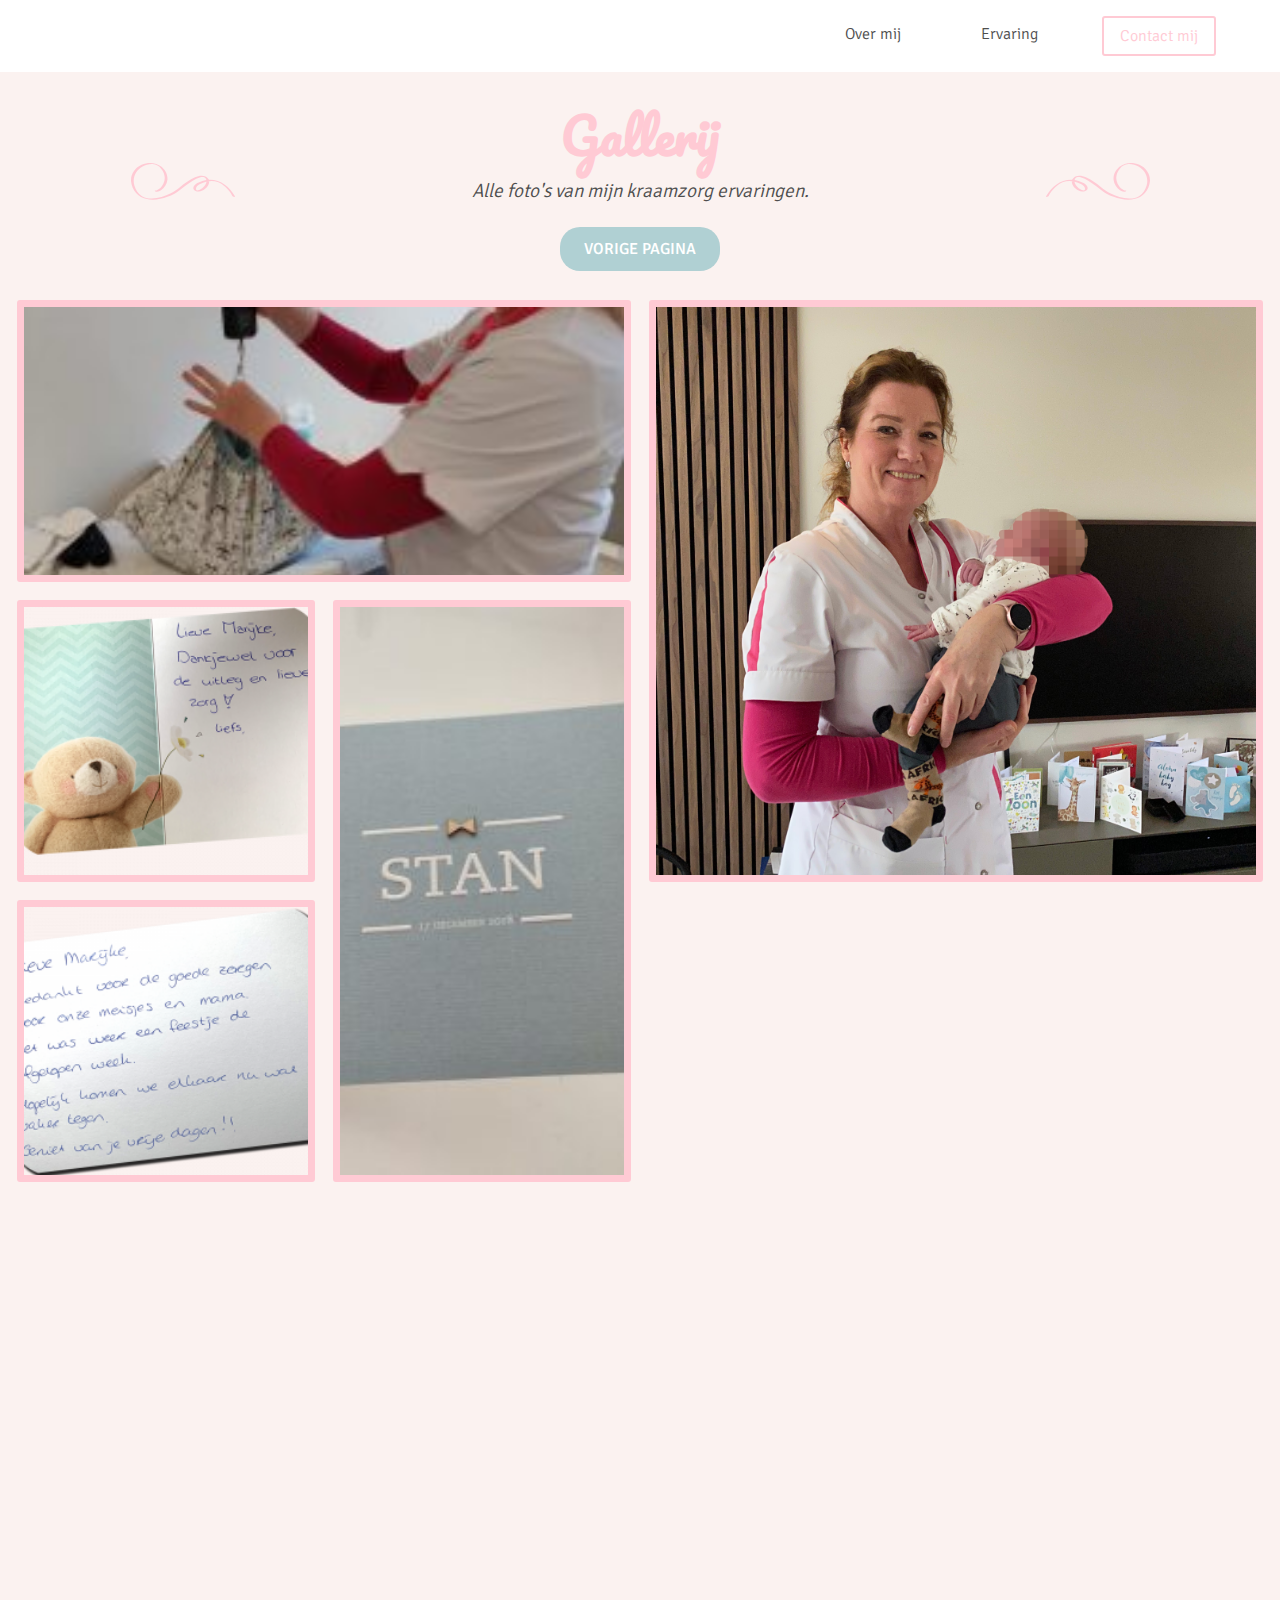
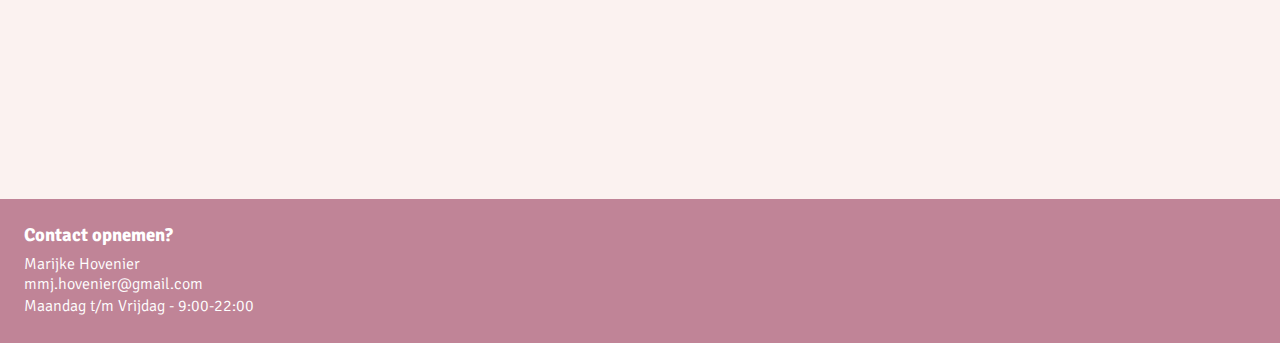
==== commit 94399426: "28-02-2023" ====
--- a/gallery.html
+++ b/gallery.html
@@ -58,49 +58,29 @@
             </div>
             <article>
                 <div class="gallery-photo">
-                    <img src="./img/background.jpg" alt="">
+                    <img src="./img/marijke-2.jpg" alt="Marijke weegt een baby zijn gewicht">
                 </div> 
                 <div class="gallery-photo">
-                    <img src="./img/marijke-1.jpg" alt="">
+                    <img src="./img/marijke-3.jpg" alt="Marijke houd een baby vast">
                 </div> 
                 <div class="gallery-photo">
-                    <img src="./img/marijke-2.jpg" alt="">
+                    <img src="./img/tekst-2.png" alt="Marijke houd een baby vast">
                 </div> 
                 <div class="gallery-photo">
-                    <img src="./img/marijke-1.jpg" alt="">
+                    <img src="./img/tekst-1.jpg" alt="Marijke houd een baby vast">
                 </div> 
                 <div class="gallery-photo">
-                    <img src="./img/background.jpg" alt="">
+                    <img src="./img/tekst-3.png" alt="Marijke houd een baby vast">
                 </div> 
-                <div class="gallery-photo">
-                    <img src="./img/marijke-1.jpg" alt="">
-                </div> 
-                <div class="gallery-photo">
-                    <img src="./img/background.jpg" alt="">
-                </div> 
-                <div class="gallery-photo">
-                    <img src="./img/marijke-1.jpg" alt="">
-                </div> 
-                <div class="gallery-photo">
-                    <img src="./img/marijke-2.jpg" alt="">
-                </div> 
-                <div class="gallery-photo">
-                    <img src="./img/marijke-1.jpg" alt="">
-                </div> 
-                <div class="gallery-photo">
-                    <img src="./img/background.jpg" alt="">
-                </div> 
-                <div class="gallery-photo">
-                    <img src="./img/marijke-1.jpg" alt="">
-                </div>    
             </article>     
         </section>
 
     </main>
 
-    <footer>
+    <footer id="contact">
         <h3>Contact opnemen?</h3>
         <a href="#">Marijke Hovenier</a>
+        <a href="mailto:mmj.hovenier@gmail.com">mmj.hovenier@gmail.com</a>
         <p>Maandag t/m Vrijdag - 9:00-22:00</p>
     </footer>
     
--- a/css/style.css
+++ b/css/style.css
@@ -87,8 +87,8 @@
 
 a.button-main:hover {
     background-color: var(--pink);
-    -webkit-transform: translateY(-5px);
-	transform: translateY(-5px);
+    /* -webkit-transform: translateY(-5px);
+	transform: translateY(-5px); */
 }
 
 
@@ -264,6 +264,193 @@
 }
 
 
+/* -- Experience -- */
+
+
+
+#experience {
+    width: 100vw;
+    height: 100vh;
+    position: relative;
+    
+    padding: 1rem;
+    background-color: var(--lightblue);
+    text-align: center;
+}
+
+#experience .flex {
+    flex-basis: 100%;    
+    display: flex;
+    justify-content: space-around;
+    flex-direction: row;
+}
+
+#experience div svg:first-child {
+    -webkit-transform: scaleX(-1);
+    transform: scaleX(-1);
+}
+
+#experience svg {
+    width: 120px;
+    height: auto;
+    padding: 0.3rem;
+}
+
+#experience h2 {
+    text-align: center;
+    display: inline-block;
+    color: var(--white);
+} 
+
+#experience section {
+    position: absolute;
+    left: 50%;
+    top: 50%;
+    transform: translate(-50%, -50%);
+}
+
+#experience section p {
+    color: var(--white);
+    max-width: 40rem;
+    margin: auto;
+}
+
+#experience section div {
+    display: flex;
+    justify-content: center;
+    width: 100vw;
+    margin: 1rem 0rem;
+}
+
+#experience section img {
+    width: 200px;
+    height: 200px;
+    object-fit: cover;
+    margin: 0.2rem;
+    border: var(--white) 5px solid;
+    border-radius: 3px;
+}
+
+#experience .button-main {
+    background-color: var(--pink);
+    margin: 0rem 0.5rem;
+}
+
+
+
+/* -- About me -- */
+
+
+
+#about-me {
+    width: 100vw;
+    height: auto;
+    position: relative;
+    
+    padding: 1rem;
+    background-color: var(--pink);
+
+    display: flex;
+    justify-content: center;
+    align-items: center;
+    flex-wrap: wrap;
+}
+
+#about-me .flex {
+    flex-basis: 100%;    
+    display: flex;
+    justify-content: space-around;
+    flex-direction: row;
+}
+
+#about-me div svg:first-child {
+    -webkit-transform: scaleX(-1);
+    transform: scaleX(-1);
+}
+
+#about-me svg {
+    max-width: 120px;
+    height: auto;
+    padding: 0.3rem;
+}
+
+#about-me h2 {
+    text-align: center;
+    display: inline-block;
+    color: var(--white);
+    margin-bottom: 1rem;
+} 
+
+#about-me img {
+    width: 300px;
+    height: 300px;
+    border-radius: 50%;
+    border: var(--white) solid 10px;
+    object-fit: cover;
+}
+
+#about-me .content-left {
+    margin: 0.7rem;
+}
+
+#about-me h3 {
+    font-size: 1.5rem;
+    font-weight: 400;
+    color: var(--white);
+    background-color: var(--lightblue);
+    display: inline-block;
+    padding: 0.5rem 1rem;
+    text-transform: uppercase;
+    margin-top: 1rem;
+}
+
+#about-me .content-right p {
+    max-width: 40rem;
+    color: var(--text-color);
+    border-radius: 0px 3px 3px;
+    background-color: var(--white);
+    padding: 1.5rem;
+}
+
+#about-me .content-right p span {
+    color: var(--lightblue);
+    font-style: italic;
+}
+
+#about-me .contact {
+    margin-top: 1rem;
+    margin-left: -4rem;
+    background-color: var(--white);    
+    display: inline-block;
+    width: 100%;
+    margin: 1rem auto 0rem;
+    padding: 1rem;
+    padding-right: 3rem;
+}
+
+#about-me .contact p {
+    padding: 0rem;
+    color: var(--text-color);
+    background-color: inherit;
+}
+
+#about-me .contact a {
+    font-weight: 500;
+    color: var(--pink);
+    display: block;
+}
+
+#about-me .contact a:nth-child(2) {
+    color: var(--lightblue);
+}
+
+#about-me .button-cv {
+    text-align: center;
+    width: 300px;
+    margin-top: -1rem;
+}
+
+
 
 /* -- Gallery -- */
 
@@ -326,86 +513,78 @@
 
 
 
-/* -- Experience -- */
-
-
-
-#experience {
-    width: 100vw;
-    height: 100vh;
-    position: relative;
-    
-    padding: 1rem;
+/* -- Evaluations -- */
+
+
+
+#evaluations {
+    background-color: var(--pinklight);
+} 
+
+#evaluations .all-evaluations {
+    display: flex;
+    justify-content: center;
+    flex-wrap: wrap;
+    height: auto;
+    text-align: center;
+    padding-top: 2rem;
+    padding-bottom: 2rem;
+}
+
+#evaluations h1 {
+    font-size: 3rem;
+    text-align: center;
+    padding: 1.5rem 1rem 0rem 1rem;
+}
+
+#evaluations .flex {
+    display: flex;
+    justify-content: space-around;
+    padding: 1rem;
+}
+
+#evaluations .flex div {
+    text-align: center;
+    margin-bottom: 1rem;
+}
+
+#evaluations .flex div p {
+    margin-bottom: 1rem;
+}
+
+#evaluations .flex svg {
+    width: 120px;
+    padding: 0.5rem;
+}
+
+#evaluations .flex svg:first-child {
+    -webkit-transform: scaleX(-1);
+    transform: scaleX(-1);
+}
+
+#evaluations p {
+    font-size: 1.2rem;
+    text-align: center;
+    padding: 1rem;
+    font-style: italic;
+}
+
+#evaluations article {
     background-color: var(--white);
-}
-
-
-
-/* -- About me -- */
-
-
-
-#about-me {
-    width: 100vw;
-    height: 100vh;
-    position: relative;
-    
-    padding: 1rem;
-    background-color: var(--pink);
-
-    display: flex;
-    justify-content: center;
-    align-items: center;
-    flex-wrap: wrap;
-}
-
-#about-me .flex {
-    display: flex;
-    justify-content: space-between;
-    flex-direction: row;
-}
-
-#about-me h2 {
-    text-align: center;
-    flex-basis: 100%;
-} 
-
-#about-me img {
-    width: 300px;
-    border-radius: 3px;
-    border: var(--white) solid 10px;
-}
-
-#about-me .content-left {
-    margin: 0.7rem;
-}
-
-#about-me .content-right {
-    margin: 0.7rem;
-}
-
-#about-me .content-right p {
-    max-width: 40rem;
-    padding: 1.5rem;
-    color: var(--text-color);
-    border-radius: 3px;
-
-}
-
-#about-me .contact {
-    margin-top: 1rem;
-    margin-left: -4rem;
-    background-color: var(--white);    
-    display: inline-block;
-    padding-right: 3rem;
-}
-
-#about-me .content-right .contact p {
-    padding: 0rem;
-    color: var(--text-color);
-    background-color: inherit;
-}
-
+    padding: 1rem;
+    margin: 1rem 0.5rem;
+}
+
+#evaluations article svg {
+    height: 30px;
+    display: block;
+}
+
+#evaluations .double-quote {
+    width: 30px;
+    margin: auto auto;
+    margin-top: -2rem;
+}
 
 
 
@@ -420,6 +599,7 @@
 
 footer h3, footer p, footer a {
     color: var(--white);
+    display: block;
 }
 
 footer h3 {
@@ -514,7 +694,7 @@
     }
 
     #landing .landing-side img {
-        width: 400px;
+        width: 350px;
         height: auto;
         margin: auto auto;
 
@@ -527,7 +707,8 @@
     }
 
     #landing .button-cv {
-        width: 400px;
+        position: relative;
+        width: 350px;
     }
 
     #landing .contact {
@@ -543,6 +724,26 @@
         right: -2rem;
     }
 
+    #about-me img {
+        width: 300px;
+        height: inherit;
+        border-radius: 3px;
+        border: var(--white) solid 10px;
+        object-fit: cover;
+    }
+
+    #about-me h3 {
+        margin-top: 0rem;
+    }
+
+    #about-me .content-right {
+        margin: 0.7rem;
+        padding: 1.5rem;
+    }
+
+    #about-me .contact {
+        width: 300px;
+    }
 
     #gallery article {
         grid-template-columns: repeat(4, 1fr);
@@ -561,4 +762,11 @@
         grid-row: span 1;
     }
 
+    #evaluations .all-evaluations {
+    }
+
+    #evaluations .all-evaluations article {
+        flex-wrap: wrap;
+        width: 40rem;
+    }
 }